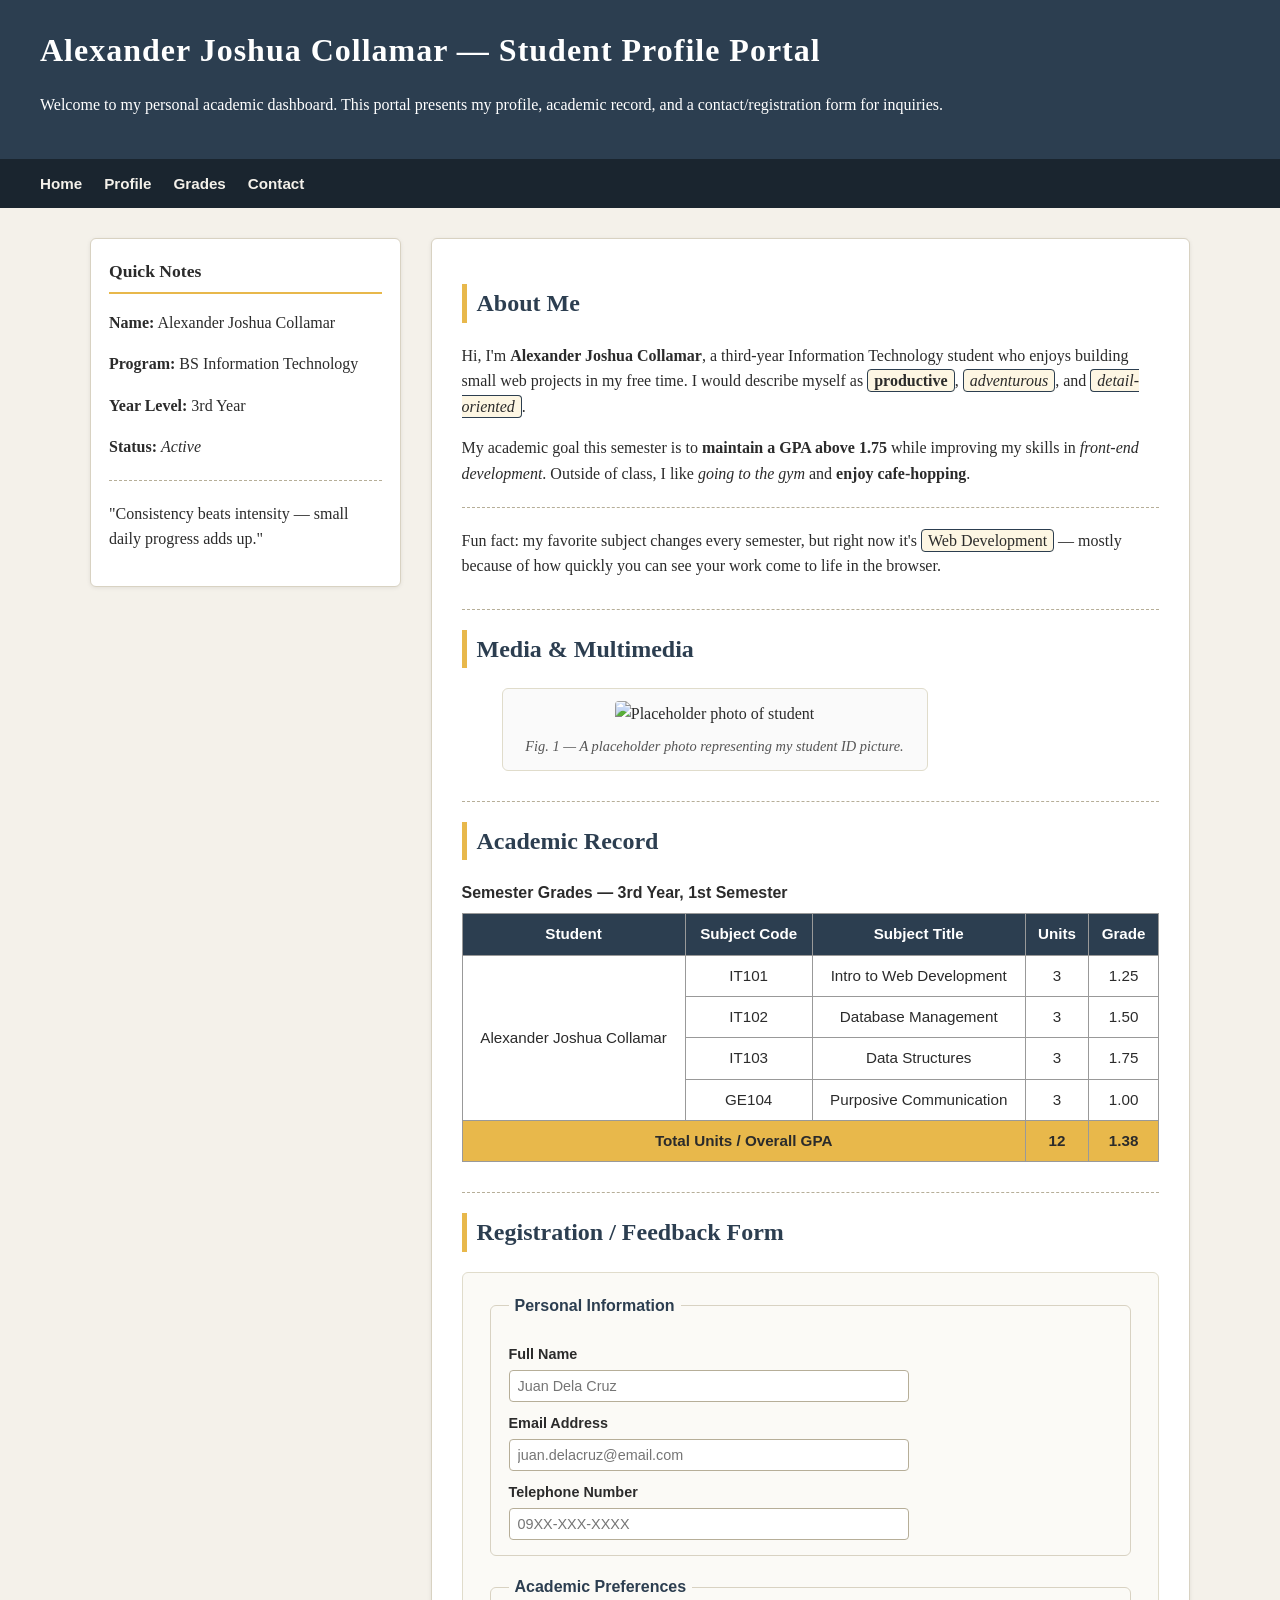
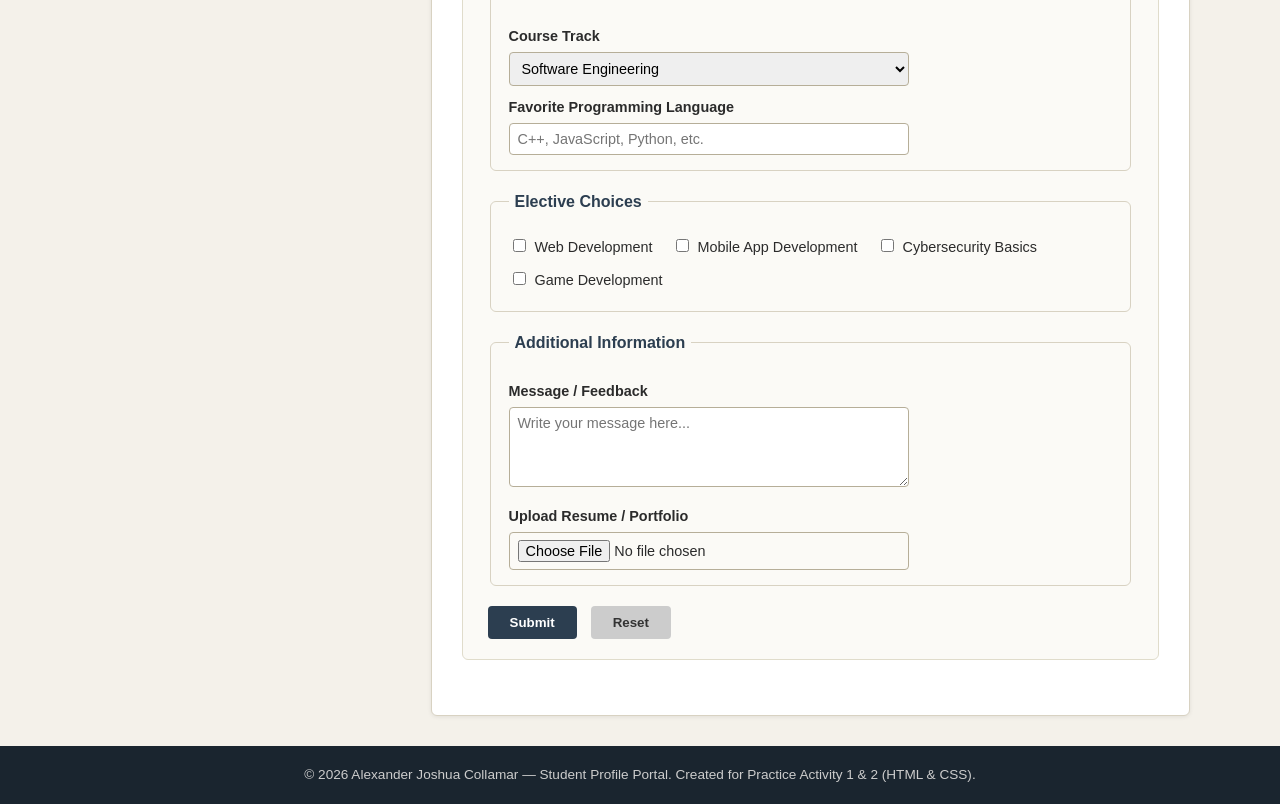
==== Formal Practice/student_profile_portal.html @ 1f1aac5f "pr_act1&2" ====
<!DOCTYPE html>
<html lang="en">
<head>
<meta charset="UTF-8">
<meta name="viewport" content="width=device-width, initial-scale=1.0">
<title>Student Profile Portal</title>
<link rel="stylesheet" href="student_profile_portal.css">
</head>
<body>

<header>
  <h1>Alexander Joshua Collamar — Student Profile Portal</h1>
  <p>Welcome to my personal academic dashboard. This portal presents my profile, academic record, and a contact/registration form for inquiries.</p>
</header>

<nav>
  <a href="#home">Home</a>
  <a href="#profile">Profile</a>
  <a href="#grades">Grades</a>
  <a href="#contact">Contact</a>
</nav>

<div class="layout">

  <aside>
    <h2>Quick Notes</h2>
    <p><strong>Name:</strong> Alexander Joshua Collamar</p>
    <p><strong>Program:</strong> BS Information Technology</p>
    <p><strong>Year Level:</strong> 3rd Year</p>
    <p><strong>Status:</strong> <em>Active</em></p>
    <hr>
    <p>"Consistency beats intensity — small daily progress adds up."</p>
  </aside>

  <main id="home">

    <section id="profile">
      <h2>About Me</h2>
      <p>
        Hi, I'm <b>Alexander Joshua Collamar</b>, a third-year Information Technology student who enjoys
        building small web projects in my free time. I would describe myself as
        <span class="trait-span"><strong>productive</strong></span>,
        <span class="trait-span"><em>adventurous</em></span>, and
        <span class="trait-span"><i>detail-oriented</i></span>.
      </p>
      <p>
        My academic goal this semester is to <strong>maintain a GPA above 1.75</strong> while
        improving my skills in <em>front-end development</em>. Outside of class, I like
        <i>going to the gym</i> and <b>enjoy cafe-hopping</b>.
      </p>
      <hr>
      <p>
        Fun fact: my favorite subject changes every semester, but right now it's
        <span class="trait-span">Web Development</span> — mostly because of how quickly you can
        see your work come to life in the browser.
      </p>
    </section>

    <hr>

    <section>
      <h2>Media &amp; Multimedia</h2>
      <figure>
        <img src="https://via.placeholder.com/350x220.png?text=Student+Photo" alt="Placeholder photo of student">
        <figcaption>Fig. 1 — A placeholder photo representing my student ID picture.</figcaption>
      </figure>
    </section>

    <hr>

    <section id="grades">
      <h2>Academic Record</h2>
      <table border="1">
        <caption>Semester Grades — 3rd Year, 1st Semester</caption>
        <thead>
          <tr>
            <th>Student</th>
            <th>Subject Code</th>
            <th>Subject Title</th>
            <th>Units</th>
            <th>Grade</th>
          </tr>
        </thead>
        <tbody>
          <tr>
            <td rowspan="4">Alexander Joshua Collamar</td>
            <td>IT101</td>
            <td>Intro to Web Development</td>
            <td>3</td>
            <td>1.25</td>
          </tr>
          <tr>
            <td>IT102</td>
            <td>Database Management</td>
            <td>3</td>
            <td>1.50</td>
          </tr>
          <tr>
            <td>IT103</td>
            <td>Data Structures</td>
            <td>3</td>
            <td>1.75</td>
          </tr>
          <tr>
            <td>GE104</td>
            <td>Purposive Communication</td>
            <td>3</td>
            <td>1.00</td>
          </tr>
        </tbody>
        <tfoot>
          <tr>
            <td colspan="3">Total Units / Overall GPA</td>
            <td>12</td>
            <td>1.38</td>
          </tr>
        </tfoot>
      </table>
    </section>

    <hr>

    <section id="contact">
      <h2>Registration / Feedback Form</h2>
      <form action="/submit-profile" method="POST" enctype="multipart/form-data">

        <fieldset>
          <legend>Personal Information</legend>

          <label for="fullname">Full Name</label>
          <input type="text" id="fullname" name="fullname" placeholder="Juan Dela Cruz" required>

          <label for="email">Email Address</label>
          <input type="email" id="email" name="email" placeholder="juan.delacruz@email.com" required>

          <label for="phone">Telephone Number</label>
          <input type="tel" id="phone" name="phone" placeholder="09XX-XXX-XXXX"
                 pattern="[0-9]{4}-[0-9]{3}-[0-9]{4}" title="Format: 09XX-XXX-XXXX" required>
        </fieldset>

        <fieldset>
          <legend>Academic Preferences</legend>

          <label for="track">Course Track</label>
          <select id="track" name="track">
            <optgroup label="Computer Science">
              <option value="cs_software">Software Engineering</option>
              <option value="cs_ai">Artificial Intelligence</option>
            </optgroup>
            <optgroup label="Information Technology">
              <option value="it_network">Network Administration</option>
              <option value="it_web">Web &amp; Mobile Development</option>
            </optgroup>
          </select>

          <label for="language">Favorite Programming Language</label>
          <input type="text" id="language" name="language" list="language-options" placeholder="C++, JavaScript, Python, etc.">
          <datalist id="language-options">
            <option value="JavaScript">
            <option value="Python">
            <option value="Java">
            <option value="C++">
            <option value="PHP">
          </datalist>
        </fieldset>

        <fieldset>
          <legend>Elective Choices</legend>
          <div class="checkbox-group">
            <label><input type="checkbox" name="electives" value="webdev"> Web Development</label>
            <label><input type="checkbox" name="electives" value="mobiledev"> Mobile App Development</label>
            <label><input type="checkbox" name="electives" value="cybersecurity"> Cybersecurity Basics</label>
            <label><input type="checkbox" name="electives" value="gamedev"> Game Development</label>
          </div>
        </fieldset>

        <fieldset>
          <legend>Additional Information</legend>

          <label for="message">Message / Feedback</label>
          <textarea id="message" name="message" rows="4" placeholder="Write your message here..."></textarea>

          <label for="resume">Upload Resume / Portfolio</label>
          <input type="file" id="resume" name="resume">
        </fieldset>

        <div class="form-buttons">
          <button type="submit">Submit</button>
          <button type="reset">Reset</button>
        </div>

      </form>
    </section>

  </main>
</div>

<footer>
  &copy; 2026 Alexander Joshua Collamar — Student Profile Portal. Created for Practice Activity 1 &amp; 2 (HTML &amp; CSS).
</footer>

</body>
</html>
---- Formal Practice/student_profile_portal.css ----
body {
  font-family: Georgia, 'Times New Roman', serif;
  margin: 0;
  padding: 0;
  background-color: #f4f1ea;
  color: #2b2b2b;
  line-height: 1.6;
}
header {
  background-color: #2c3e50;
  color: #fff;
  padding: 25px 40px;
}
header h1 {
  margin: 0 0 8px 0;
  font-size: 2em;
  letter-spacing: 1px;
}
nav {
  background-color: #1a252f;
  padding: 12px 40px;
}
nav a {
  color: #f4f1ea;
  text-decoration: none;
  margin-right: 18px;
  font-weight: bold;
  font-family: Arial, sans-serif;
  font-size: 0.95em;
}
nav a:hover {
  text-decoration: underline;
  color: #e8b84b;
}
.layout {
  display: flex;
  flex-wrap: wrap;
  max-width: 1100px;
  margin: 30px auto;
  padding: 0 20px;
  gap: 30px;
  align-items: flex-start;
}
aside {
  flex: 1 1 240px;
  background-color: #fff;
  border: 1px solid #d8d2c2;
  border-radius: 6px;
  padding: 18px;
  box-shadow: 0 1px 4px rgba(0,0,0,0.08);
}
aside h2 {
  margin-top: 0;
  font-size: 1.1em;
  border-bottom: 2px solid #e8b84b;
  padding-bottom: 6px;
}
main {
  flex: 3 1 600px;
  background-color: #fff;
  border: 1px solid #d8d2c2;
  border-radius: 6px;
  padding: 25px 30px;
  box-shadow: 0 1px 4px rgba(0,0,0,0.08);
}
section {
  margin-bottom: 30px;
}
section h2 {
  color: #2c3e50;
  border-left: 5px solid #e8b84b;
  padding-left: 10px;
}
.trait-span {
  border: 1px solid #2c3e50;
  border-radius: 4px;
  padding: 2px 6px;
  background-color: #fdf6e3;
  font-style: normal;
}
hr {
  border: none;
  border-top: 1px dashed #b6ae98;
  margin: 20px 0;
}
figure {
  text-align: center;
  background-color: #fafafa;
  border: 1px solid #e0dccb;
  padding: 12px;
  border-radius: 6px;
  max-width: 400px;
}
figure img {
  max-width: 100%;
  border-radius: 4px;
}
figcaption {
  margin-top: 8px;
  font-size: 0.9em;
  color: #555;
  font-style: italic;
}
table {
  border-collapse: collapse;
  width: 100%;
  margin-top: 10px;
  font-family: Arial, sans-serif;
  font-size: 0.95em;
}
table caption {
  font-weight: bold;
  margin-bottom: 8px;
  font-size: 1.05em;
  text-align: left;
}
th, td {
  border: 1px solid #999;
  padding: 8px 10px;
  text-align: center;
}
th {
  background-color: #2c3e50;
  color: #fff;
}
tfoot td {
  background-color: #e8b84b;
  font-weight: bold;
}
form {
  background-color: #fbfaf6;
  border: 1px solid #e0dccb;
  border-radius: 6px;
  padding: 20px 25px;
}
fieldset {
  border: 1px solid #d8d2c2;
  border-radius: 6px;
  margin-bottom: 18px;
  padding: 15px 18px;
}
legend {
  font-weight: bold;
  color: #2c3e50;
  padding: 0 6px;
  font-family: Arial, sans-serif;
}
form label {
  display: block;
  margin-top: 10px;
  margin-bottom: 4px;
  font-weight: bold;
  font-family: Arial, sans-serif;
  font-size: 0.9em;
}
input, select, textarea {
  width: 100%;
  max-width: 400px;
  padding: 7px 8px;
  box-sizing: border-box;
  border: 1px solid #b6ae98;
  border-radius: 4px;
  font-family: Arial, sans-serif;
  font-size: 0.9em;
}
.checkbox-group label {
  display: inline-block;
  font-weight: normal;
  margin-right: 15px;
  margin-top: 6px;
}
.checkbox-group input {
  width: auto;
  margin-right: 5px;
}
.form-buttons {
  margin-top: 20px;
}
button {
  padding: 9px 22px;
  margin-right: 10px;
  border: none;
  border-radius: 4px;
  font-family: Arial, sans-serif;
  font-weight: bold;
  cursor: pointer;
}
button[type="submit"] {
  background-color: #2c3e50;
  color: #fff;
}
button[type="reset"] {
  background-color: #ccc;
  color: #333;
}
footer {
  text-align: center;
  padding: 18px;
  background-color: #1a252f;
  color: #ccc;
  font-family: Arial, sans-serif;
  font-size: 0.85em;
  margin-top: 30px;
}
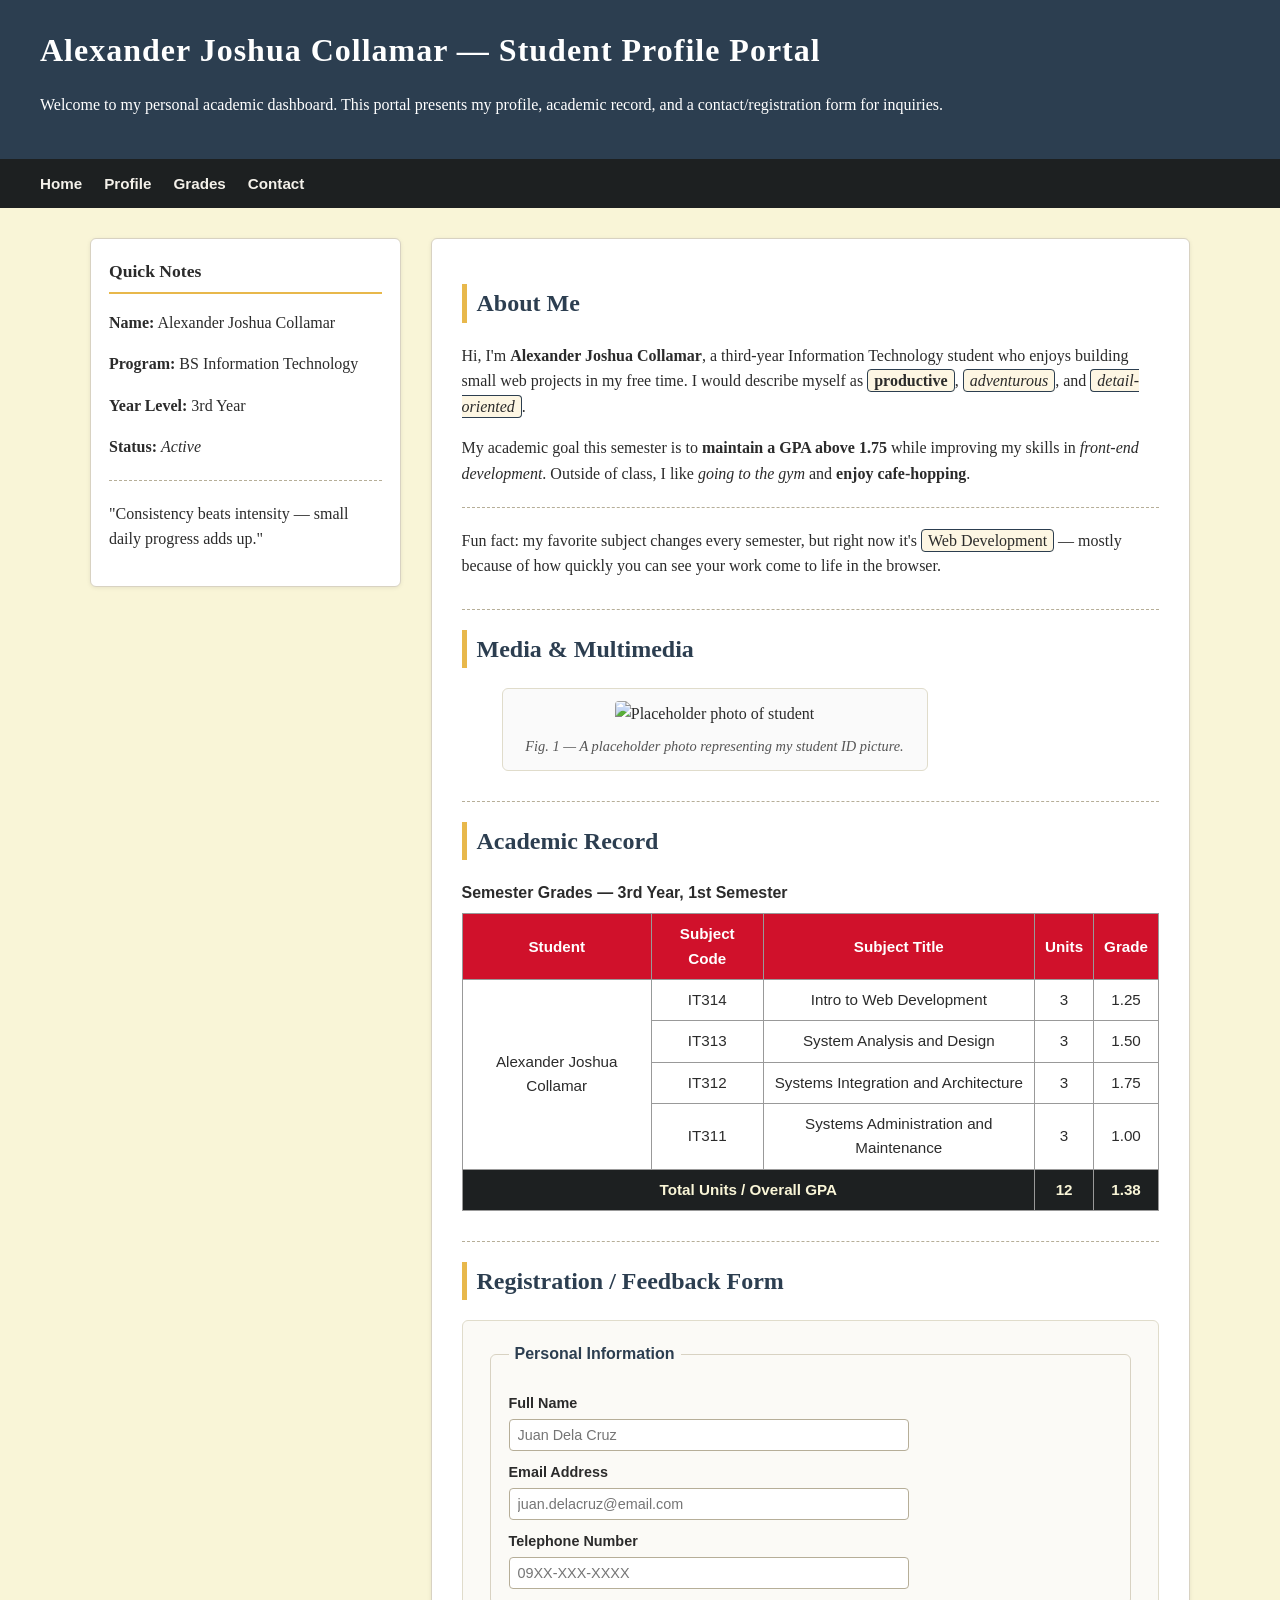
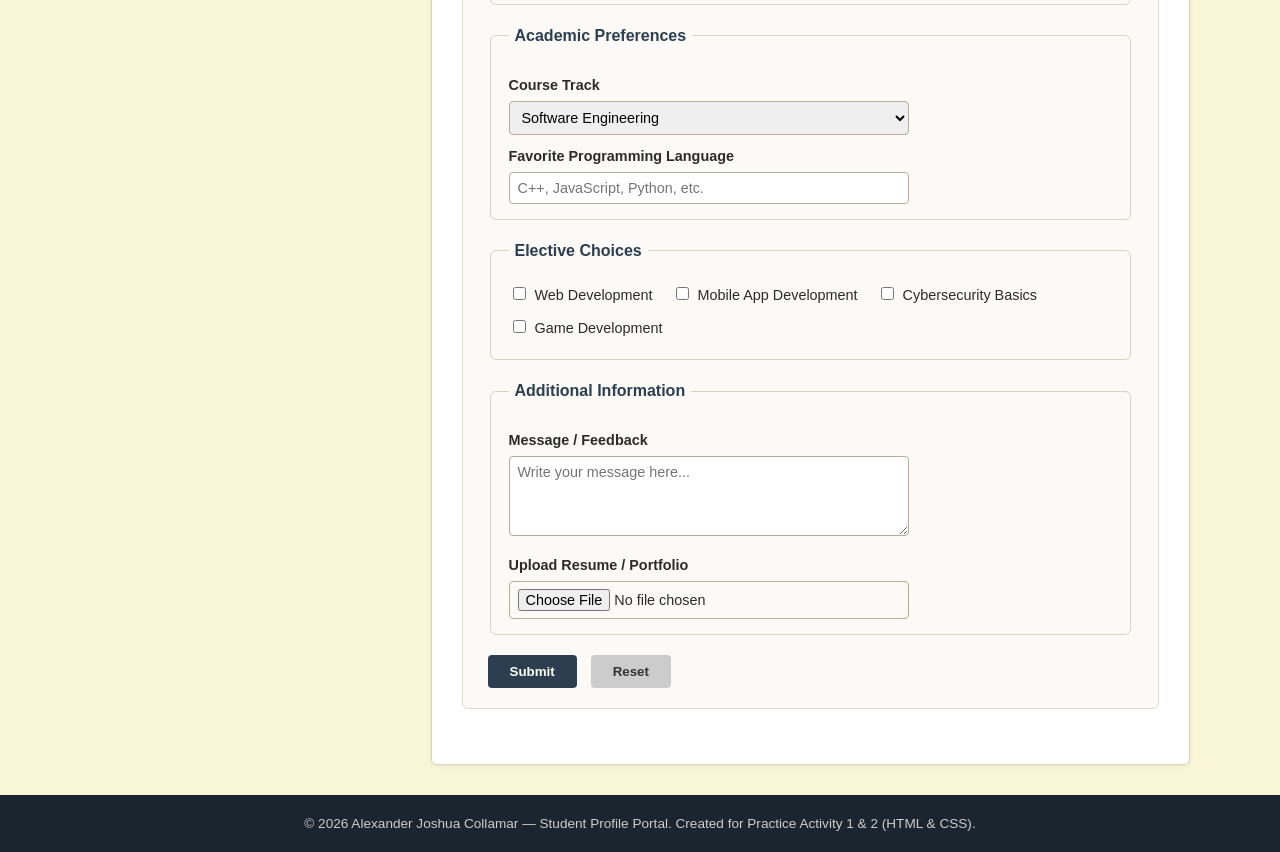
==== commit 9ff6caf5: "commit" ====
--- a/Formal Practice/student_profile_portal.html
+++ b/Formal Practice/student_profile_portal.html
@@ -84,26 +84,26 @@
         <tbody>
           <tr>
             <td rowspan="4">Alexander Joshua Collamar</td>
-            <td>IT101</td>
+            <td>IT314</td>
             <td>Intro to Web Development</td>
             <td>3</td>
             <td>1.25</td>
           </tr>
           <tr>
-            <td>IT102</td>
-            <td>Database Management</td>
+            <td>IT313</td>
+            <td>System Analysis and Design</td>
             <td>3</td>
             <td>1.50</td>
           </tr>
           <tr>
-            <td>IT103</td>
-            <td>Data Structures</td>
+            <td>IT312</td>
+            <td>Systems Integration and Architecture</td>
             <td>3</td>
             <td>1.75</td>
           </tr>
           <tr>
-            <td>GE104</td>
-            <td>Purposive Communication</td>
+            <td>IT311</td>
+            <td>Systems Administration and Maintenance</td>
             <td>3</td>
             <td>1.00</td>
           </tr>
--- a/Formal Practice/student_profile_portal.css
+++ b/Formal Practice/student_profile_portal.css
@@ -2,7 +2,7 @@
   font-family: Georgia, 'Times New Roman', serif;
   margin: 0;
   padding: 0;
-  background-color: #f4f1ea;
+  background-color: #F9F5D7; 
   color: #2b2b2b;
   line-height: 1.6;
 }
@@ -17,7 +17,7 @@
   letter-spacing: 1px;
 }
 nav {
-  background-color: #1a252f;
+  background-color: #1D2021; 
   padding: 12px 40px;
 }
 nav a {
@@ -120,11 +120,12 @@
   text-align: center;
 }
 th {
-  background-color: #2c3e50;
+  background-color: #D0112B; 
   color: #fff;
 }
 tfoot td {
-  background-color: #e8b84b;
+  background-color: #1D2021; 
+  color: #F9F5D7; 
   font-weight: bold;
 }
 form {
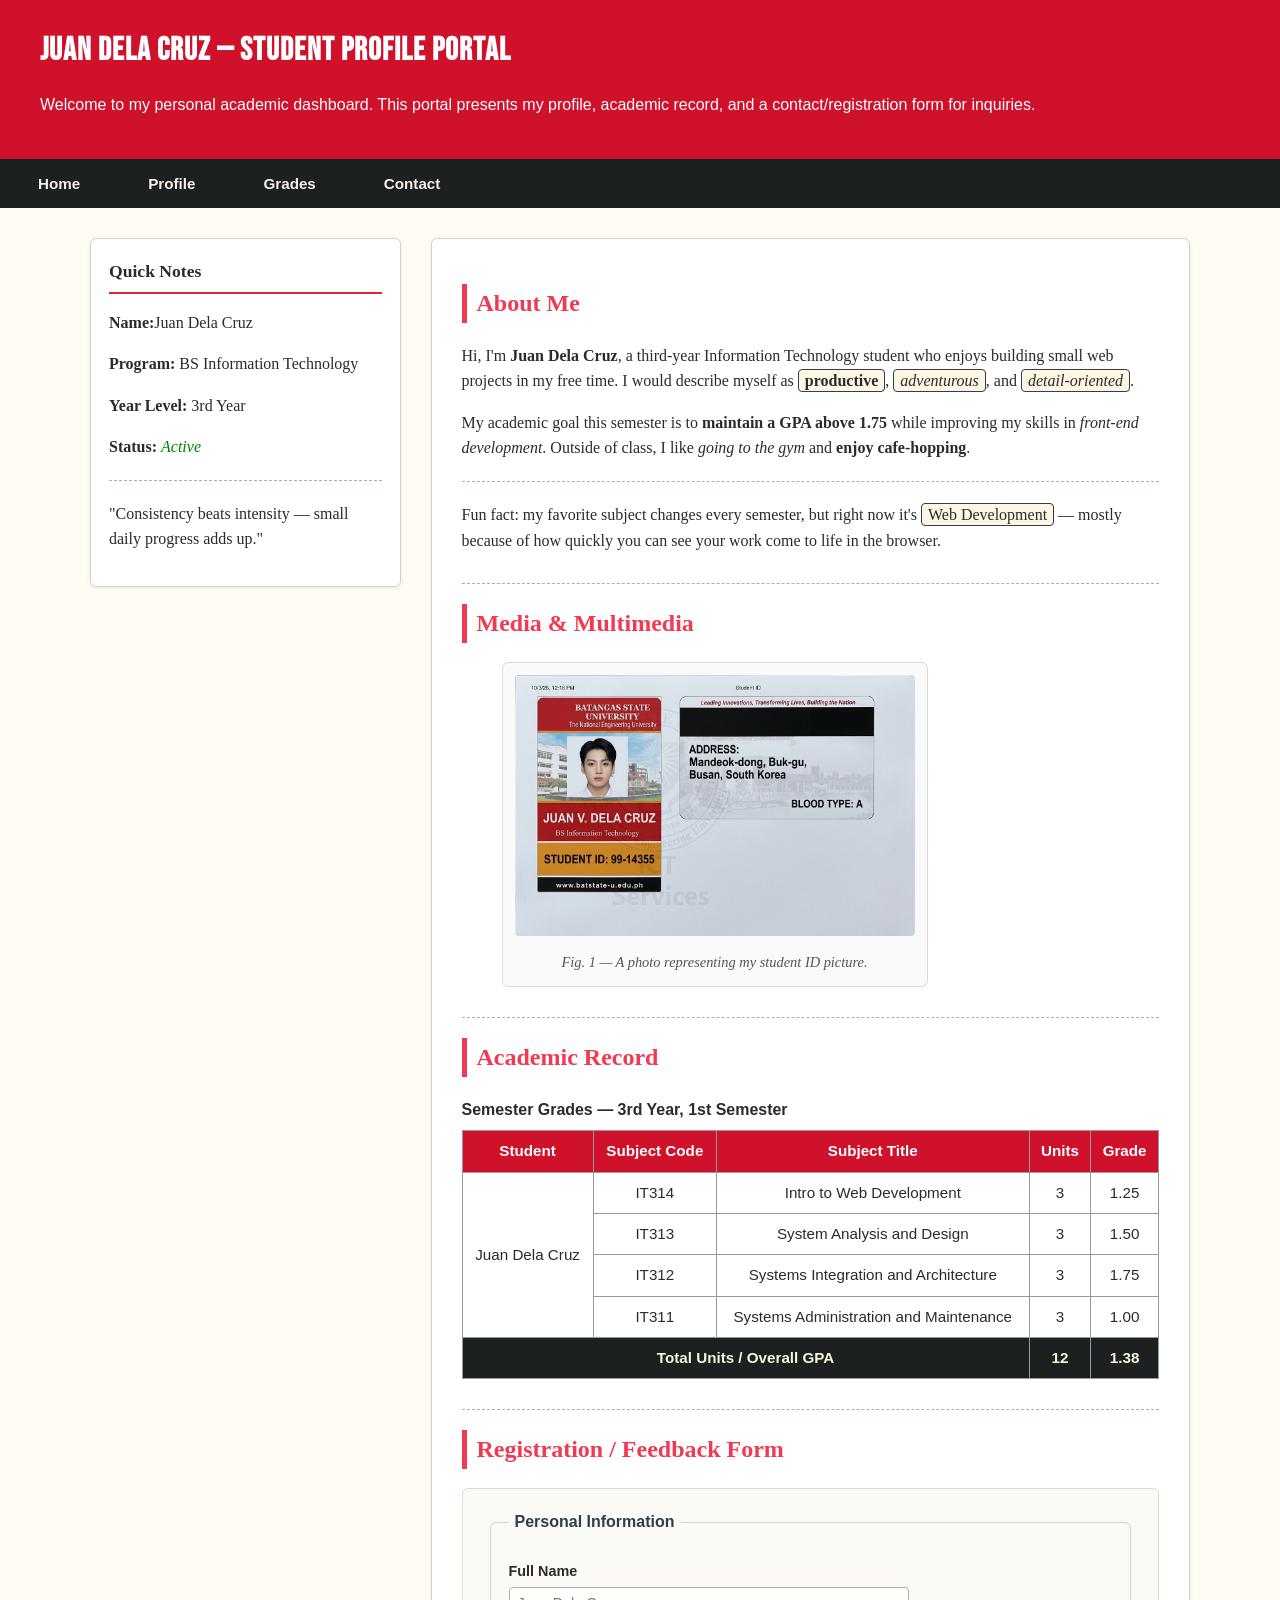
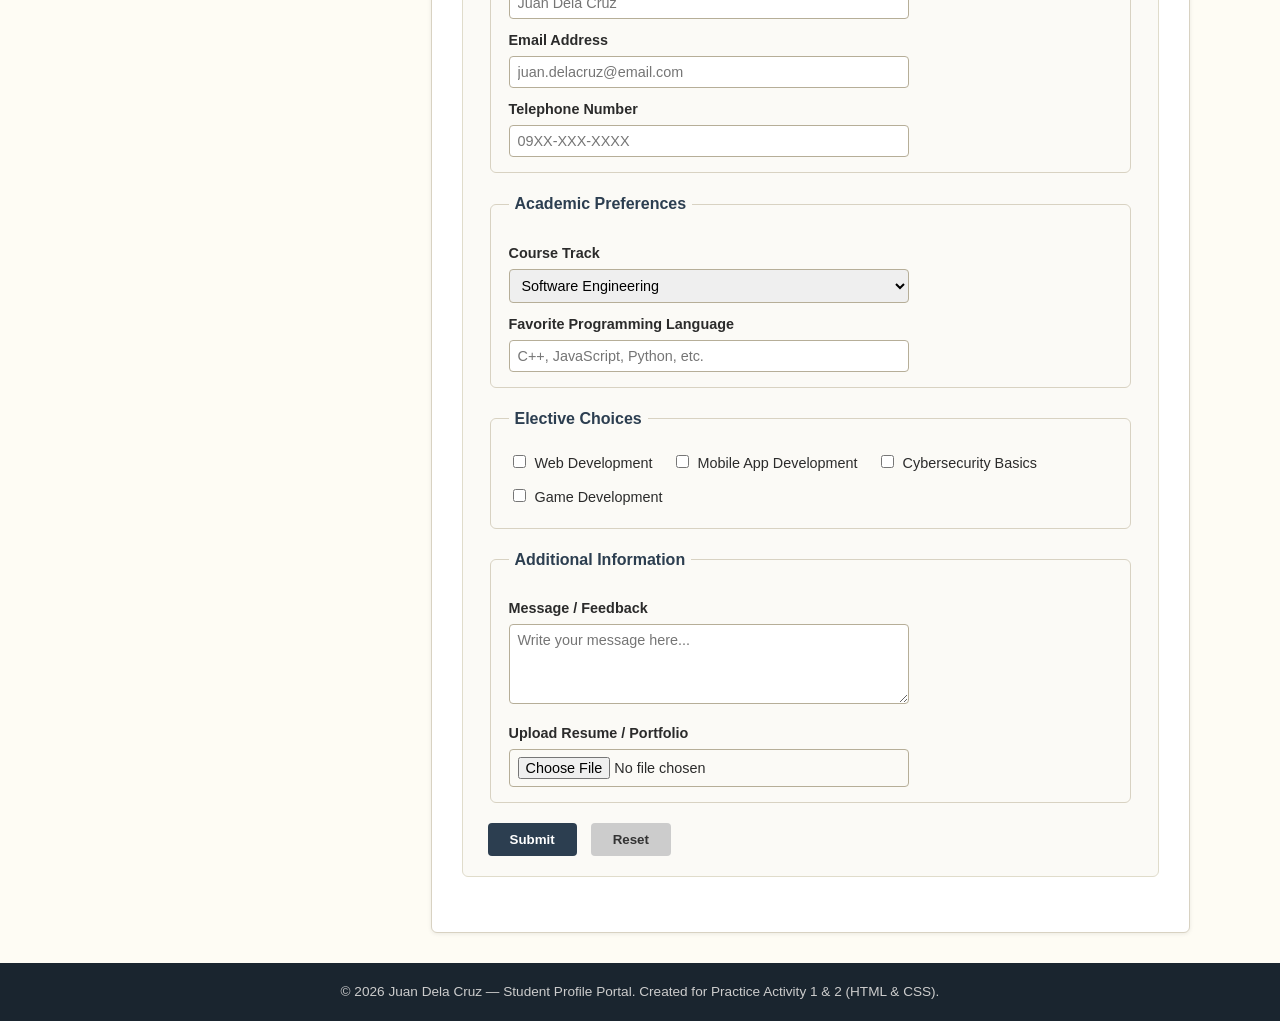
==== commit 378a3e64: "deploy_formalprac" ====
--- a/Formal Practice/student_profile_portal.html
+++ b/Formal Practice/student_profile_portal.html
@@ -3,13 +3,16 @@
 <head>
 <meta charset="UTF-8">
 <meta name="viewport" content="width=device-width, initial-scale=1.0">
+<link rel="preconnect" href="https://fonts.googleapis.com">
+<link rel="preconnect" href="https://fonts.gstatic.com" crossorigin>
+<link href="https://fonts.googleapis.com/css2?family=Bebas+Neue&family=Oswald:wght@200..700&display=swap" rel="stylesheet">
 <title>Student Profile Portal</title>
 <link rel="stylesheet" href="student_profile_portal.css">
 </head>
 <body>
 
-<header>
-  <h1>Alexander Joshua Collamar — Student Profile Portal</h1>
+<header class="banner">
+  <h1>Juan Dela Cruz — Student Profile Portal</h1>
   <p>Welcome to my personal academic dashboard. This portal presents my profile, academic record, and a contact/registration form for inquiries.</p>
 </header>
 
@@ -24,7 +27,7 @@
 
   <aside>
     <h2>Quick Notes</h2>
-    <p><strong>Name:</strong> Alexander Joshua Collamar</p>
+    <p><strong>Name:</strong>Juan Dela Cruz</p>
     <p><strong>Program:</strong> BS Information Technology</p>
     <p><strong>Year Level:</strong> 3rd Year</p>
     <p><strong>Status:</strong> <em>Active</em></p>
@@ -37,7 +40,7 @@
     <section id="profile">
       <h2>About Me</h2>
       <p>
-        Hi, I'm <b>Alexander Joshua Collamar</b>, a third-year Information Technology student who enjoys
+        Hi, I'm <b>Juan Dela Cruz</b>, a third-year Information Technology student who enjoys
         building small web projects in my free time. I would describe myself as
         <span class="trait-span"><strong>productive</strong></span>,
         <span class="trait-span"><em>adventurous</em></span>, and
@@ -61,8 +64,8 @@
     <section>
       <h2>Media &amp; Multimedia</h2>
       <figure>
-        <img src="https://via.placeholder.com/350x220.png?text=Student+Photo" alt="Placeholder photo of student">
-        <figcaption>Fig. 1 — A placeholder photo representing my student ID picture.</figcaption>
+        <img src="../attachment/swag.jpg" alt="Placeholder photo of student" title="Not a real ID nor copyright intended just for education and demonstration purposes">
+        <figcaption>Fig. 1 — A photo representing my student ID picture. </figcaption>
       </figure>
     </section>
 
@@ -83,7 +86,7 @@
         </thead>
         <tbody>
           <tr>
-            <td rowspan="4">Alexander Joshua Collamar</td>
+            <td rowspan="4">Juan Dela Cruz</td>
             <td>IT314</td>
             <td>Intro to Web Development</td>
             <td>3</td>
@@ -196,7 +199,7 @@
 </div>
 
 <footer>
-  &copy; 2026 Alexander Joshua Collamar — Student Profile Portal. Created for Practice Activity 1 &amp; 2 (HTML &amp; CSS).
+  &copy; 2026 Juan Dela Cruz — Student Profile Portal. Created for Practice Activity 1 &amp; 2 (HTML &amp; CSS).
 </footer>
 
 </body>
--- a/Formal Practice/student_profile_portal.css
+++ b/Formal Practice/student_profile_portal.css
@@ -1,36 +1,43 @@
 body {
-  font-family: Georgia, 'Times New Roman', serif;
+  font-family: Georgia, 'Times New Roman', sans-serif;
   margin: 0;
   padding: 0;
-  background-color: #F9F5D7; 
+  background-color: #fefcf4;
   color: #2b2b2b;
   line-height: 1.6;
 }
 header {
-  background-color: #2c3e50;
+  background-color: #D0112B;
   color: #fff;
   padding: 25px 40px;
+  font-family: 'Roboto', sans-serif;
 }
 header h1 {
   margin: 0 0 8px 0;
   font-size: 2em;
   letter-spacing: 1px;
+  font-family: 'Bebas Neue', cursive;
 }
 nav {
   background-color: #1D2021; 
-  padding: 12px 40px;
+  padding: 12px 38px;
 }
 nav a {
   color: #f4f1ea;
   text-decoration: none;
-  margin-right: 18px;
+  margin-right: 5vw;
   font-weight: bold;
   font-family: Arial, sans-serif;
   font-size: 0.95em;
 }
 nav a:hover {
-  text-decoration: underline;
-  color: #e8b84b;
+    font-size: 18px;
+    transition: 0.5 ease-in-out; 
+    color: #f32c46;
+    border-bottom: 3px solid #f13a52;
+    transition: 0.2s linear;
+    border-bottom: 0 0 5px;
+    text-shadow: 0 0 10px var(--textcolor1);
 }
 .layout {
   display: flex;
@@ -49,10 +56,13 @@
   padding: 18px;
   box-shadow: 0 1px 4px rgba(0,0,0,0.08);
 }
+aside p > em{
+color: green;
+}
 aside h2 {
   margin-top: 0;
   font-size: 1.1em;
-  border-bottom: 2px solid #e8b84b;
+  border-bottom: 2px solid #df2531;
   padding-bottom: 6px;
 }
 main {
@@ -67,8 +77,8 @@
   margin-bottom: 30px;
 }
 section h2 {
-  color: #2c3e50;
-  border-left: 5px solid #e8b84b;
+  color: #f13a52;
+  border-left: 5px solid #f13a52;
   padding-left: 10px;
 }
 .trait-span {
@@ -190,6 +200,9 @@
   background-color: #2c3e50;
   color: #fff;
 }
+button[type="submit"]:hover {
+  background-color: #f13a52;
+}
 button[type="reset"] {
   background-color: #ccc;
   color: #333;
